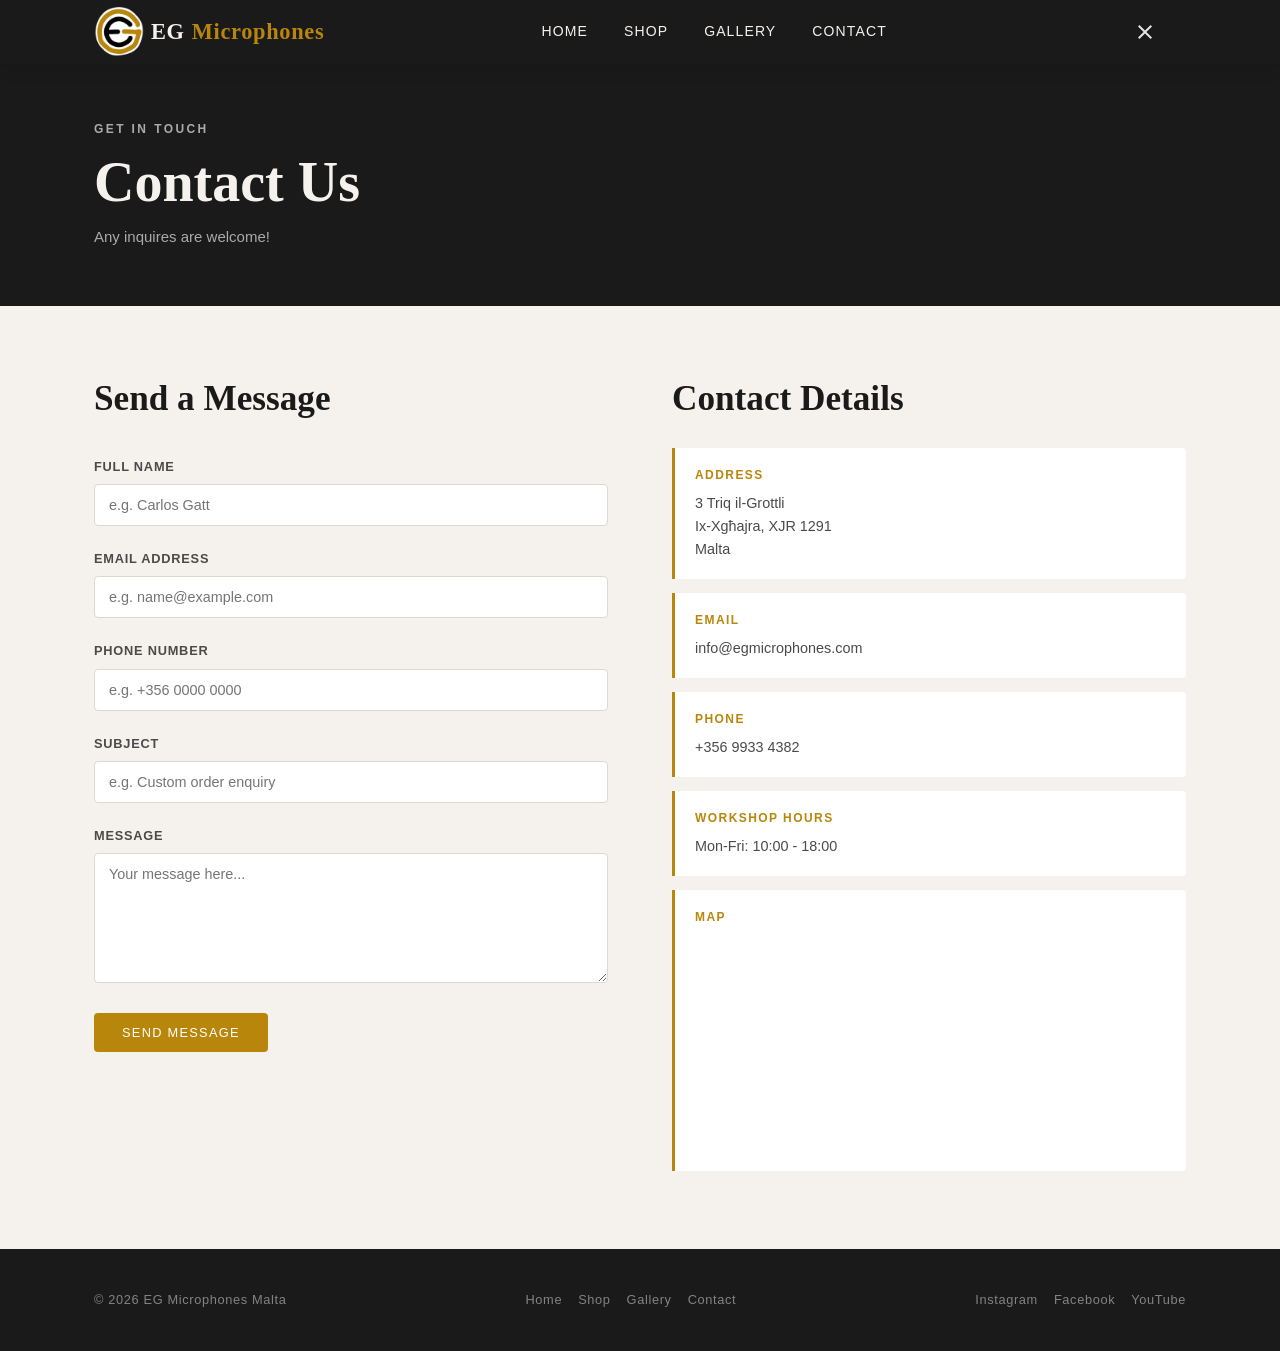
==== contact.html @ 4a6122ae "Done" ====
<!DOCTYPE html>
<html lang="en">

<head>
  <meta charset="UTF-8" />
  <meta name="viewport" content="width=device-width, initial-scale=1.0" />
  <title>EG Microphones</title>
  <link rel="stylesheet" href="style.css" />
</head>

<body>
  <div id="site-header"></div>

  <main>
    <section class="contact-header">
      <div class="container">
        <p class="section-label">Get in Touch</p>
        <h1>Contact Us</h1>
        <p>Any inquires are welcome!</p>
      </div>
    </section>
    <section class="contact-section">
      <div class="container">
        <div class="contact-grid">
          <div class="contact-form-wrap">
            <h2>Send a Message</h2>

            <div class="form-success" id="form-success">
              Thank you! Your message has been sent. We'll get back to you as soon as we can.
            </div>

            <form id="contact-form" action="mailto:info@egmicrophones.com" method="post" enctype="text/plain">

              <div class="form-group">
                <label for="full-name">Full Name </label>
                <input type="text" id="full-name" name="name" placeholder="e.g. Carlos Gatt" />
              </div>

              <div class="form-group">
                <label for="email">Email Address </label>
                <input type="email" id="email" name="email" placeholder="e.g. name@example.com" />
              </div>

              <div class="form-group">
                <label for="phone">Phone Number</label>
                <input type="tel" id="phone" name="phone" placeholder="e.g. +356 0000 0000" />
              </div>

              <div class="form-group">
                <label for="subject">Subject </label>
                <input type="text" id="subject" name="subject" placeholder="e.g. Custom order enquiry" />
              </div>

              <div class="form-group">
                <label for="message">Message </label>
                <textarea id="message" name="message" placeholder="Your message here..."></textarea>
              </div>

              <button type="submit" class="btn btn-primary">Send Message</button>

            </form>
          </div>
          <div class="contact-details">
            <h2>Contact Details</h2>

            <div class="detail-card">
              <h4>Address</h4>
              <p>3 Triq il-Grottli<br>Ix-Xgħajra, XJR 1291<br>Malta</p>
            </div>

            <div class="detail-card">
              <h4>Email</h4>
              <p>info@egmicrophones.com</p>
            </div>

            <div class="detail-card">
              <h4>Phone</h4>
              <p>+356 9933 4382</p>
            </div>

            <div class="detail-card">
              <h4>Workshop Hours</h4>
              <p>Mon-Fri: 10:00 - 18:00</p>
            </div>

            <div class="detail-card">
              <h4>Map</h4>
              <div class="map-box">
                <iframe
                  src="https://www.google.com/maps/embed?pb=!1m18!1m12!1m3!1d868.1241906790015!2d14.554013528516055!3d35.883835084848194!2m3!1f0!2f0!3f0!3m2!1i1024!2i768!4f13.1!3m3!1m2!1s0x130e5b51ef7a6b1b%3A0xebdf94886a174dfd!2sTriq%20il-Grottli%2C%20Ix-Xg%C4%A7ajra!5e1!3m2!1sen!2smt!4v1777822326054!5m2!1sen!2smt"
                  width="600" height="450" style="border:0;" allowfullscreen="" loading="lazy"
                  referrerpolicy="no-referrer-when-downgrade"></iframe>
              </div>
            </div>

          </div>

        </div>
      </div>
    </section>

  </main>

  <div id="site-footer"></div>
  <script src="https://code.jquery.com/jquery-3.7.1.min.js"></script>
  <script src="main.js"></script>
  <script>
    $(document).ready(() => {
      $('#contact-form').on('submit', (e) => {
        e.preventDefault();
        let errors = [];

        $('#form-success').hide();

        const name = $('#full-name').val().trim();
        if (name.length < 2) {
          errors.push('Please enter your full name.');
        }

        const email = $('#email').val().trim();
        // Found here https://debounce.com/blog/email-regex/
        const emailRegex = /^[a-zA-Z0-9._%+\-]+@[a-zA-Z0-9.\-]+\.[a-zA-Z]{2,}$/;
        if (!emailRegex.test(email)) {
          errors.push('Please enter a valid email address.');
        }

        const subject = $('#subject').val().trim();
        if (subject.length < 2) {
          errors.push('Please enter a subject.');
        }

        const message = $('#message').val().trim();
        if (message.length < 2) {
          errors.push('Please enter a message.');
        }

        if (errors.length) {
          alert(errors.join('\n'));
          return;
        }

        $('#form-success').show();
        $('#contact-form')[0].reset();
      });
    });
  </script>
</body>

</html>
---- style.css ----
:root {
  --color-bg: #f5f2ee;
  --color-surface: #ffffff;
  --color-dark: #1a1a1a;
  --color-mid: #4a4a4a;
  --color-muted: #888888;
  --color-accent: #b8860b;
  --color-accent-light: #d4a017;
  --color-border: #ddd8d0;
  --color-nav-bg: #1a1a1a;
  --color-nav-text: #f5f2ee;
  --color-footer-bg: #1a1a1a;
  --color-footer-text: #838383;
  --font-heading: Georgia, serif;
  --font-body: Verdana, sans-serif;
  --shadow-sm: 0 1px 4px rgba(0, 0, 0, 0.08);
  --shadow-md: 0 4px 16px rgba(0, 0, 0, 0.12);
  --shadow-lg: 0 8px 32px rgba(0, 0, 0, 0.18);
  --radius: 4px;
  --max-width: 1140px;
}

* {
  box-sizing: border-box;
  margin: 0;
  padding: 0;
}

html {
  scroll-behavior: smooth;
}

body {
  font-family: var(--font-body);
  font-size: 15px;
  line-height: 1.65;
  color: var(--color-dark);
  background: var(--color-bg);
}

img {
  max-width: 100%;
  display: block;
}

a {
  text-decoration: none;
  color: inherit;
}

header {
  background: var(--color-nav-bg);
  color: var(--color-nav-text);
  position: sticky;
  top: 0;
  z-index: 100;
  box-shadow: var(--shadow-md);
}

.header-inner {
  max-width: var(--max-width);
  margin: 0 auto;
  padding: 0 24px;
  display: flex;
  align-items: center;
  justify-content: space-between;
  height: 64px;
}

.logo {
  font-family: var(--font-heading);
  font-size: 1.4rem;
  font-weight: 900;
  letter-spacing: 0.03em;
  color: var(--color-nav-text);
  text-wrap: nowrap;
  display: flex;
  align-items: center;
  gap: 7px;
}

.logo span {
  color: var(--color-accent);
}

nav {
  display: flex;
  align-items: center;
  gap: 8px;
}

nav a {
  color: var(--color-nav-text);
  font-family: var(--font-body);
  font-size: 0.875rem;
  font-weight: normal;
  letter-spacing: 0.08em;
  text-transform: uppercase;
  padding: 8px 14px;
  border-radius: var(--radius);
  transition: background 0.2s, color 0.2s;
  position: relative;
}

nav a::after {
  content: '';
  position: absolute;
  bottom: 4px;
  left: 14px;
  right: 14px;
  height: 1px;
  background: var(--color-accent);
  transform: scaleX(0);
  transition: transform 0.25s ease;
}

nav a:hover {
  color: var(--color-accent-light);
}

nav a:hover::after {
  transform: scaleX(1);
}

nav a.active {
  color: var(--color-accent);
  font-weight: bold;
}

nav a.active::after {
  transform: scaleX(1);
}

main {
  min-height: 60vh;
}

.container {
  max-width: var(--max-width);
  margin: 0 auto;
  padding: 0 24px;
}

.section {
  padding: 72px 0;
}

.section-sm {
  padding: 48px 0;
}

h1 {
  font-family: var(--font-heading);
  font-size: clamp(2rem, 5vw, 3.5rem);
  font-weight: 900;
  line-height: 1.1;
}

h2 {
  font-family: var(--font-heading);
  font-size: clamp(1.5rem, 3vw, 2.2rem);
  font-weight: 700;
}

h3 {
  font-family: var(--font-heading);
  font-size: 1.25rem;
  font-weight: 700;
}

h4 {
  font-family: var(--font-body);
  font-size: 1rem;
  font-weight: bold;
  letter-spacing: 0.05em;
  text-transform: uppercase;
}

.section-label {
  font-size: 0.75rem;
  font-weight: bold;
  letter-spacing: 0.2em;
  text-transform: uppercase;
  color: var(--color-accent);
  margin-bottom: 12px;
}

.btn {
  display: inline-block;
  font-family: var(--font-body);
  font-size: 0.8rem;
  letter-spacing: 0.1em;
  text-transform: uppercase;
  padding: 12px 28px;
  border-radius: var(--radius);
  cursor: pointer;
  border: none;
  transition: all 0.2s ease;
}

.btn-primary {
  background: var(--color-accent);
  color: #fff;
}

.btn-primary:hover {
  background: var(--color-accent-light);
  transform: translateY(-1px);
  box-shadow: var(--shadow-md);
}

.btn-outline {
  background: transparent;
  color: var(--color-dark);
  border: 1.5px solid var(--color-dark);
}

.btn-outline:hover {
  background: var(--color-dark);
  color: #fff;
}

.btn-outline-light {
  background: transparent;
  color: var(--color-nav-text);
  border: 1.5px solid var(--color-nav-text);
}

.btn-outline-light:hover {
  background: var(--color-nav-text);
  color: var(--color-dark);
}

footer {
  background: var(--color-footer-bg);
  color: var(--color-footer-text);
  padding: 40px 0;
}

.footer-inner {
  max-width: var(--max-width);
  margin: 0 auto;
  padding: 0 24px;
  display: flex;
  align-items: center;
  justify-content: space-between;
  flex-wrap: wrap;
  gap: 16px;
}

.footer-links {
  display: flex;
  gap: 16px;
}

.footer-links a {
  font-size: 0.8rem;
  transition: color 0.2s;
  letter-spacing: 0.05em;
}

.footer-links a:hover {
  color: var(--color-accent);
}

.hero {
  background: var(--color-dark);
  color: var(--color-nav-text);
  padding: 80px 0;
  overflow: hidden;
  position: relative;
}
.hero-inner {
  max-width: var(--max-width);
  margin: 0 auto;
  padding: 0 24px;
  display: grid;
  grid-template-columns: 1fr 1fr;
  gap: 48px;
  align-items: center;
}

.hero-text {
  position: relative;
  z-index: 1;
}

.hero-text h1 {
  margin-bottom: 20px;
}

.hero-text h1 em {
  font-style: normal;
  color: var(--color-accent);
}

.hero-tagline {
  color: #aaa;
  font-size: 1rem;
  margin-bottom: 32px;
  max-width: 420px;
}

.hero-cta {
  display: flex;
  gap: 16px;
  flex-wrap: wrap;
}

.hero-image {
  position: relative;
}

.hero-image img {
  width: 100%;
  border-radius: var(--radius);
  border: 1px solid #333;
  aspect-ratio: 4/3;
  object-fit: cover;
}

.features {
  background: var(--color-surface);
  padding: 64px 0;
  border-bottom: 1px solid var(--color-border);
}

.features-grid {
  display: grid;
  grid-template-columns: repeat(3, 1fr);
  gap: 32px;
}

.feature-card {
  padding: 32px 28px;
  border: 2px solid var(--color-border);
  border-radius: var(--radius);
  text-align: center;
}

.feature-icon {
  font-size: 2.2rem;
  margin-bottom: 16px;
}

.feature-card h3 {
  margin-bottom: 8px;
}

.feature-card p {
  color: var(--color-muted);
  font-size: 0.9rem;
}

.featured-products {
  background: var(--color-bg);
}

.featured-grid {
  display: grid;
  grid-template-columns: repeat(4, 1fr);
  gap: 24px;
  margin-bottom: 32px;
}

.product-card-mini {
  background: var(--color-surface);
  border: 1px solid var(--color-border);
  border-radius: var(--radius);
  padding: 20px;
  text-align: center;
}

.product-price {
  font-family: var(--font-heading);
  font-size: 1.1rem;
  color: var(--color-accent);
  font-weight: 700;
}

.craftsmanship {
  background: var(--color-dark);
  color: var(--color-nav-text);
}

.craft-inner {
  max-width: var(--max-width);
  margin: 0 auto;
  padding: 72px 24px;
  display: grid;
  grid-template-columns: 1fr 1fr;
  gap: 64px;
  align-items: center;
}

.craft-image img {
  width: 100%;
  border-radius: var(--radius);
  object-fit: cover;
}

.craft-text h2 {
  margin-bottom: 16px;
}

.craft-text p {
  color: #aaa;
  margin-bottom: 28px;
}

.shop-header {
  background: var(--color-dark);
  color: var(--color-nav-text);
  padding: 56px 0;
}

.shop-header h1 {
  margin-bottom: 12px;
}

.shop-header p {
  color: #aaa;
  max-width: 520px;
}

.products-section {
  padding: 64px 0;
}

.products-grid {
  display: grid;
  grid-template-columns: repeat(4, 1fr);
  gap: 28px;
}

.product-card {
  background: var(--color-surface);
  border: 2px solid var(--color-border);
  border-radius: var(--radius);
  overflow: hidden;
  display: flex;
  flex-direction: column;
  box-shadow: var(--shadow-sm);
  transition: cubic-bezier(0.075, 0.82, 0.165, 1) box-shadow 0.5s, cubic-bezier(0.075, 0.82, 0.165, 1) transform 0.5s;
}

.product-card:hover {
  border: 2px solid var(--color-accent);
  box-shadow: var(--shadow-lg);
  transform: translateY(-4px);
}

.product-card img {
  width: 100%;
  height: 240px;
  aspect-ratio: 1;
  object-fit: cover;
}

.product-body {
  padding: 20px;
  flex: 1;
  display: flex;
  flex-direction: column;
}

.product-body h3 {
  margin-bottom: 4px;
  font-size: 1rem;
}

.product-body .price {
  font-family: var(--font-heading);
  color: var(--color-accent);
  font-size: 1.2rem;
  font-weight: 700;
  margin-bottom: 14px;
}

.carousel {
  margin: 20px;
  border: 5px solid black;
  background-color: rgb(27, 27, 27);
}
.slick-slide > img{
  max-height: 400px;
  width: 100%;
  object-fit: contain;
}
.slick-prev:before, .slick-next:before
{
  color: black !important;
}

.product-desc {
  display: none;
  font-size: 0.85rem;
  color: var(--color-mid);
  margin-bottom: 14px;
  border-left: 2px solid var(--color-accent);
  padding-left: 12px;
}

.product-desc.visible {
  display: block;
}

.product-actions {
  display: flex;
  flex-direction: column;
  gap: 10px;
  margin-top: auto;
}

.btn-info {
  background: var(--color-bg);
  color: var(--color-dark);
  border: 1px solid var(--color-border);
  font-family: var(--font-body);
  font-size: 0.8rem;
  letter-spacing: 0.06em;
  text-transform: uppercase;
  padding: 10px;
  border-radius: var(--radius);
  cursor: pointer;
  transition: background 0.2s, border-color 0.2s;
  width: 100%;
}

.btn-info:hover {
  background: #e8e4de;
  border-color: #bbb;
}

.btn-cart {
  background: var(--color-accent);
  color: #fff;
  border: none;
  font-family: var(--font-body);
  font-size: 0.8rem;
  letter-spacing: 0.06em;
  text-transform: uppercase;
  padding: 10px;
  border-radius: var(--radius);
  cursor: pointer;
  transition: background 0.2s;
  width: 100%;
}

.btn-cart:hover {
  background: var(--color-accent-light);
}

@media (max-width: 900px) {
  .products-grid {
    grid-template-columns: repeat(2, 1fr);
  }
}
@media (max-width: 600px) {
  .products-grid {
    grid-template-columns: repeat(1, 1fr);
  }
}

.gallery-header {
  background: var(--color-dark);
  color: var(--color-nav-text);
  padding: 56px 0;
}

.gallery-header h1 {
  margin-bottom: 12px;
}

.gallery-header p {
  color: #aaa;
}

.gallery-grid-section {
  padding: 64px 0;
  background: var(--color-surface);
}

.gallery-grid {
  display: grid;
  grid-template-columns: repeat(3, 1fr);
  gap: 16px;
}

.gallery-item {
  position: relative;
  overflow: hidden;
  border-radius: var(--radius);
  border: 1px solid var(--color-border);
  aspect-ratio: 4/3;
}

.gallery-item img {
  width: 100%;
  height: 100%;
  object-fit: cover;
  transition: transform 0.4s ease, filter 0.3s;
}

.contact-header {
  background: var(--color-dark);
  color: var(--color-nav-text);
  padding: 56px 0;
}

.contact-header h1 {
  margin-bottom: 12px;
}

.contact-header p {
  color: #aaa;
  max-width: 480px;
}

.contact-section {
  padding: 64px 0;
}

.contact-grid {
  display: grid;
  grid-template-columns: 1fr 1fr;
  gap: 64px;
  align-items: start;
}

.contact-form-wrap h2 {
  margin-bottom: 28px;
}

.form-group {
  margin-bottom: 22px;
}

.form-group label {
  display: block;
  font-size: 0.8rem;
  font-weight: bold;
  letter-spacing: 0.06em;
  text-transform: uppercase;
  color: var(--color-mid);
  margin-bottom: 7px;
}

.form-group input,
.form-group textarea {
  width: 100%;
  padding: 12px 14px;
  font-family: var(--font-body);
  font-size: 0.9rem;
  color: var(--color-dark);
  background: var(--color-surface);
  border: 1px solid var(--color-border);
  border-radius: var(--radius);
  outline: none;
  transition: border-color 0.2s, box-shadow 0.2s;
}

.form-group input:focus,
.form-group textarea:focus {
  border-color: var(--color-accent);
  box-shadow: 0 0 0 3px rgba(184, 134, 11, 0.12);
}

.form-group textarea {
  height: 130px;
  resize: vertical;
}

.form-success {
  display: none;
  background: #d4edda;
  color: #155724;
  border-radius: var(--radius);
  padding: 1em;
  margin-bottom: 20px;
}

.contact-details h2 {
  margin-bottom: 20px;
}

.detail-card {
  border-left: 3px solid var(--color-accent);
  background: var(--color-surface);
  padding: 18px 20px;
  margin-bottom: 14px;
  border-radius: 0 var(--radius) var(--radius) 0;
}

.detail-card h4 {
  font-size: 0.75rem;
  letter-spacing: 0.12em;
  text-transform: uppercase;
  color: var(--color-accent);
  margin-bottom: 6px;
}

.detail-card p {
  font-size: 0.9rem;
  color: var(--color-mid);
  line-height: 1.6;
}

.map-box {
  height: 220px;
}

.map-box iframe {
  width: 100%;
  height: 100%;
}
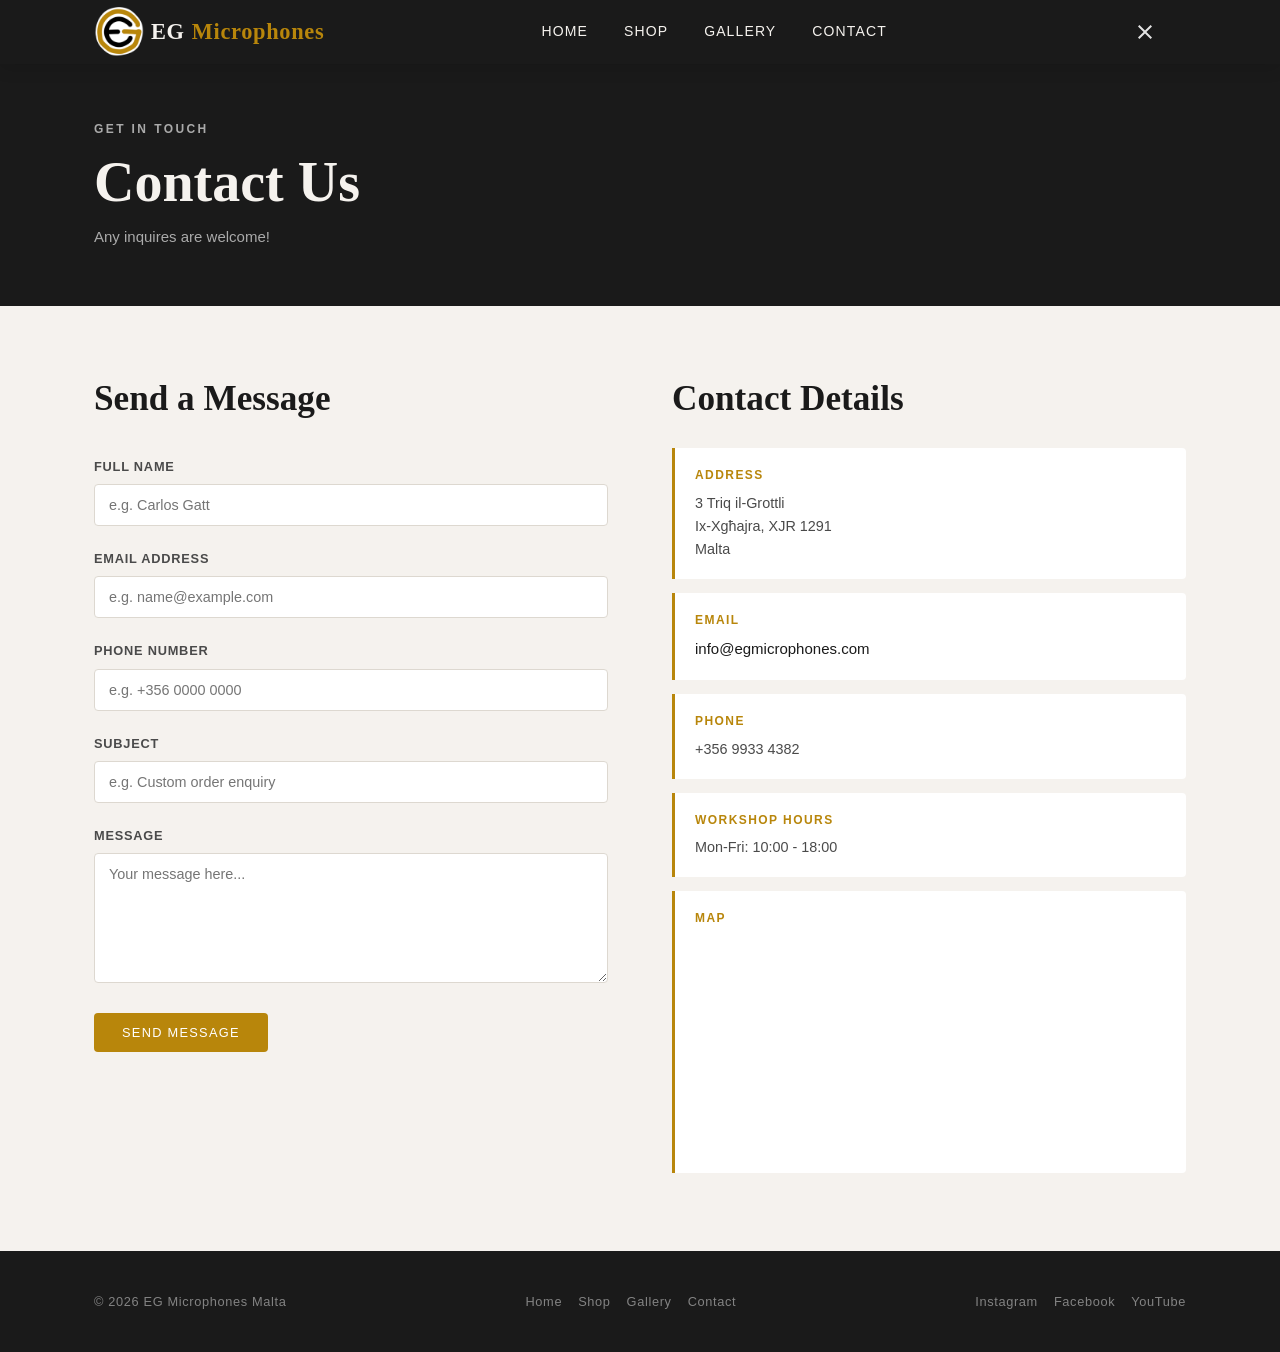
==== commit 0ddf53ec: "Update contact.html" ====
--- a/contact.html
+++ b/contact.html
@@ -70,7 +70,7 @@
 
             <div class="detail-card">
               <h4>Email</h4>
-              <p>info@egmicrophones.com</p>
+              <a href="mailto:info@egmicrophones.com">info@egmicrophones.com</a>
             </div>
 
             <div class="detail-card">
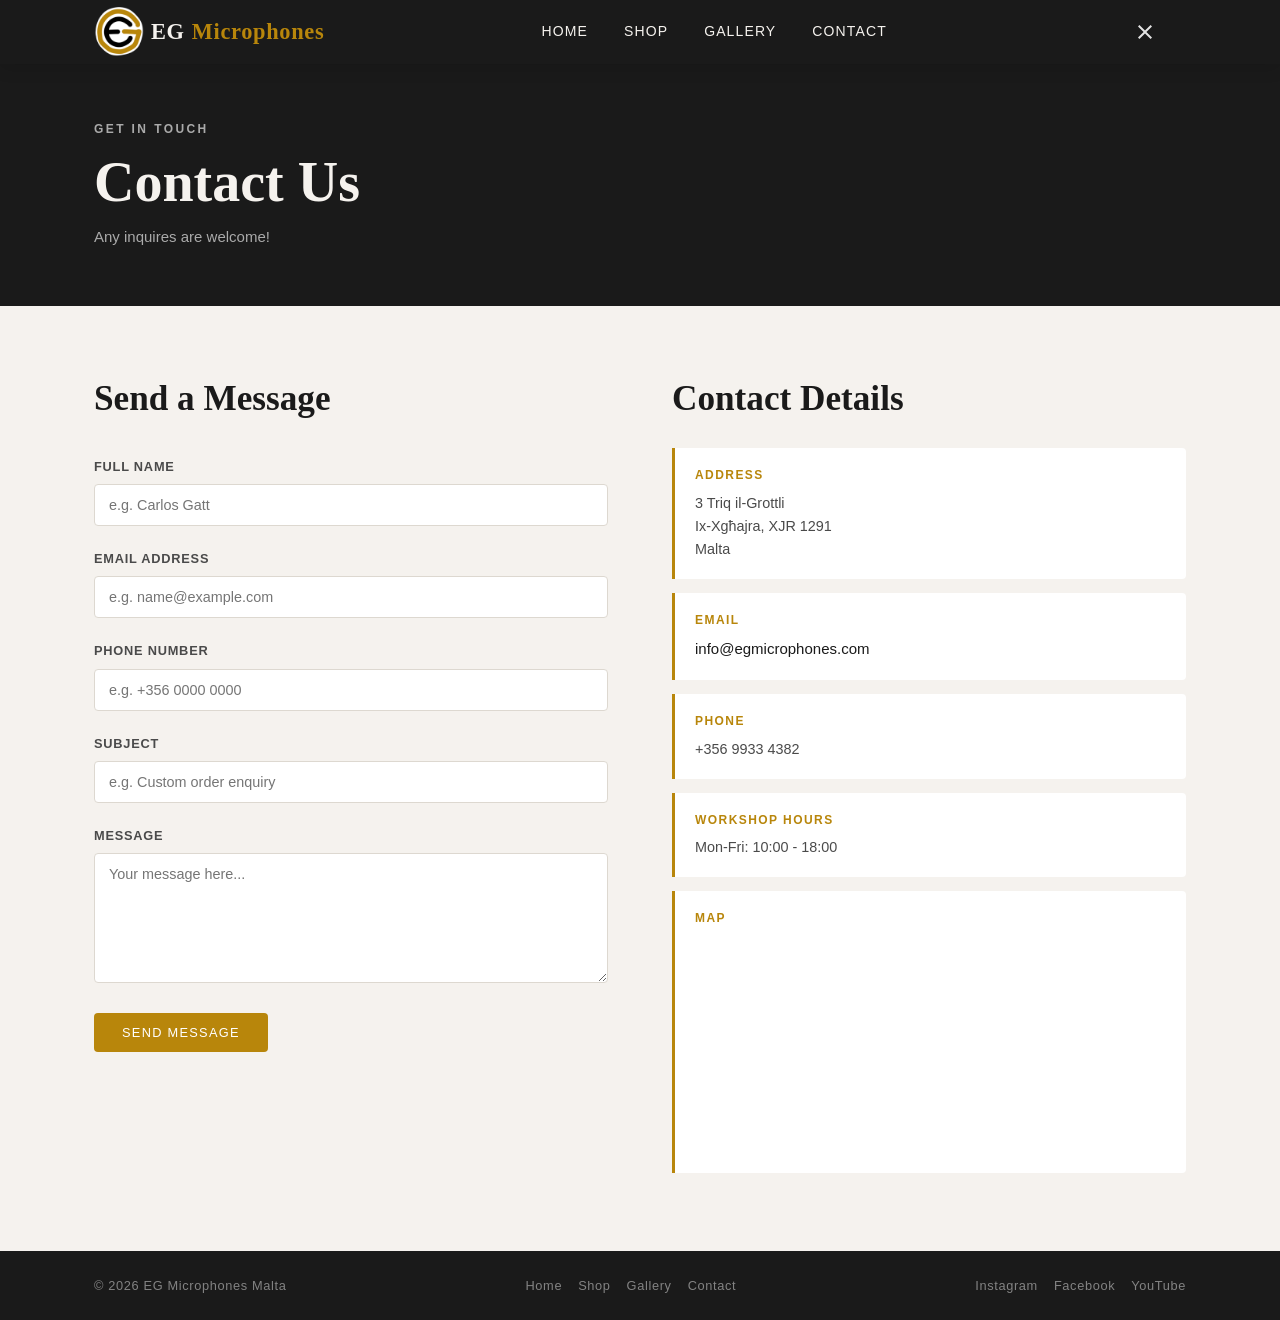
==== commit 8249ec66: "e" ====
--- a/contact.html
+++ b/contact.html
@@ -12,7 +12,7 @@
   <div id="site-header"></div>
 
   <main>
-    <section class="contact-header">
+    <section class="page-header">
       <div class="container">
         <p class="section-label">Get in Touch</p>
         <h1>Contact Us</h1>
--- a/style.css
+++ b/style.css
@@ -196,6 +196,11 @@
   cursor: pointer;
   border: none;
   transition: all 0.2s ease;
+  outline: solid transparent 1px;
+}
+
+.btn:not(.btn-primary):hover {
+  outline: solid black 1px;
 }
 
 .btn-primary {
@@ -234,18 +239,16 @@
 footer {
   background: var(--color-footer-bg);
   color: var(--color-footer-text);
-  padding: 40px 0;
-}
-
-.footer-inner {
+}
+
+.inner-footer {
   max-width: var(--max-width);
-  margin: 0 auto;
-  padding: 0 24px;
   display: flex;
   align-items: center;
   justify-content: space-between;
   flex-wrap: wrap;
-  gap: 16px;
+  margin: auto;
+  padding: 24px;
 }
 
 .footer-links {
@@ -255,7 +258,7 @@
 
 .footer-links a {
   font-size: 0.8rem;
-  transition: color 0.2s;
+  transition: 0.2s;
   letter-spacing: 0.05em;
 }
 
@@ -270,6 +273,7 @@
   overflow: hidden;
   position: relative;
 }
+
 .hero-inner {
   max-width: var(--max-width);
   margin: 0 auto;
@@ -363,14 +367,6 @@
   margin-bottom: 32px;
 }
 
-.product-card-mini {
-  background: var(--color-surface);
-  border: 1px solid var(--color-border);
-  border-radius: var(--radius);
-  padding: 20px;
-  text-align: center;
-}
-
 .product-price {
   font-family: var(--font-heading);
   font-size: 1.1rem;
@@ -378,25 +374,8 @@
   font-weight: 700;
 }
 
-.craftsmanship {
-  background: var(--color-dark);
-  color: var(--color-nav-text);
-}
-
-.craft-inner {
-  max-width: var(--max-width);
-  margin: 0 auto;
-  padding: 72px 24px;
-  display: grid;
-  grid-template-columns: 1fr 1fr;
-  gap: 64px;
-  align-items: center;
-}
-
-.craft-image img {
-  width: 100%;
-  border-radius: var(--radius);
-  object-fit: cover;
+.craft-image {
+  border-radius: var(--radius);
 }
 
 .craft-text h2 {
@@ -408,17 +387,17 @@
   margin-bottom: 28px;
 }
 
-.shop-header {
+.page-header {
   background: var(--color-dark);
   color: var(--color-nav-text);
   padding: 56px 0;
 }
 
-.shop-header h1 {
+.page-header h1 {
   margin-bottom: 12px;
 }
 
-.shop-header p {
+.page-header p {
   color: #aaa;
   max-width: 520px;
 }
@@ -482,13 +461,15 @@
   border: 5px solid black;
   background-color: rgb(27, 27, 27);
 }
-.slick-slide > img{
+
+.slick-slide>img {
   max-height: 400px;
   width: 100%;
   object-fit: contain;
 }
-.slick-prev:before, .slick-next:before
-{
+
+.slick-prev:before,
+.slick-next:before {
   color: black !important;
 }
 
@@ -512,70 +493,18 @@
   margin-top: auto;
 }
 
-.btn-info {
-  background: var(--color-bg);
-  color: var(--color-dark);
-  border: 1px solid var(--color-border);
-  font-family: var(--font-body);
-  font-size: 0.8rem;
-  letter-spacing: 0.06em;
-  text-transform: uppercase;
-  padding: 10px;
-  border-radius: var(--radius);
-  cursor: pointer;
-  transition: background 0.2s, border-color 0.2s;
-  width: 100%;
-}
-
-.btn-info:hover {
-  background: #e8e4de;
-  border-color: #bbb;
-}
-
-.btn-cart {
-  background: var(--color-accent);
-  color: #fff;
-  border: none;
-  font-family: var(--font-body);
-  font-size: 0.8rem;
-  letter-spacing: 0.06em;
-  text-transform: uppercase;
-  padding: 10px;
-  border-radius: var(--radius);
-  cursor: pointer;
-  transition: background 0.2s;
-  width: 100%;
-}
-
-.btn-cart:hover {
-  background: var(--color-accent-light);
-}
-
 @media (max-width: 900px) {
   .products-grid {
     grid-template-columns: repeat(2, 1fr);
   }
 }
+
 @media (max-width: 600px) {
   .products-grid {
     grid-template-columns: repeat(1, 1fr);
   }
 }
 
-.gallery-header {
-  background: var(--color-dark);
-  color: var(--color-nav-text);
-  padding: 56px 0;
-}
-
-.gallery-header h1 {
-  margin-bottom: 12px;
-}
-
-.gallery-header p {
-  color: #aaa;
-}
-
 .gallery-grid-section {
   padding: 64px 0;
   background: var(--color-surface);
@@ -587,34 +516,11 @@
   gap: 16px;
 }
 
-.gallery-item {
-  position: relative;
-  overflow: hidden;
+.gallery-grid>img {
+  object-fit: cover;
   border-radius: var(--radius);
   border: 1px solid var(--color-border);
   aspect-ratio: 4/3;
-}
-
-.gallery-item img {
-  width: 100%;
-  height: 100%;
-  object-fit: cover;
-  transition: transform 0.4s ease, filter 0.3s;
-}
-
-.contact-header {
-  background: var(--color-dark);
-  color: var(--color-nav-text);
-  padding: 56px 0;
-}
-
-.contact-header h1 {
-  margin-bottom: 12px;
-}
-
-.contact-header p {
-  color: #aaa;
-  max-width: 480px;
 }
 
 .contact-section {
